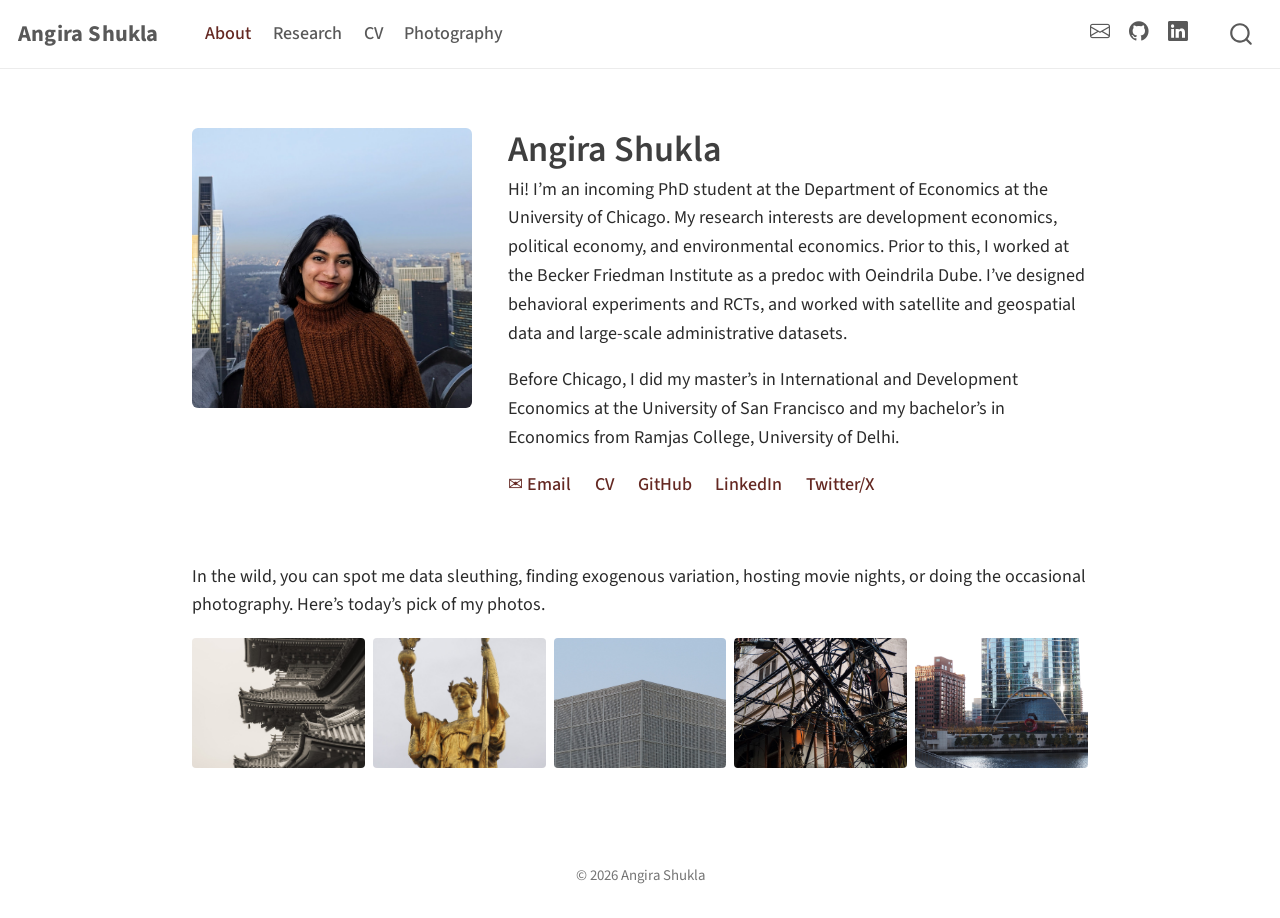
==== index.html @ e7ffa3d5 "Publish site" ====
<!DOCTYPE html>
<html xmlns="http://www.w3.org/1999/xhtml" lang="en" xml:lang="en"><head>

<meta charset="utf-8">
<meta name="generator" content="quarto-1.3.353">

<meta name="viewport" content="width=device-width, initial-scale=1.0, user-scalable=yes">


<title>Angira Shukla</title>
<style>
code{white-space: pre-wrap;}
span.smallcaps{font-variant: small-caps;}
div.columns{display: flex; gap: min(4vw, 1.5em);}
div.column{flex: auto; overflow-x: auto;}
div.hanging-indent{margin-left: 1.5em; text-indent: -1.5em;}
ul.task-list{list-style: none;}
ul.task-list li input[type="checkbox"] {
  width: 0.8em;
  margin: 0 0.8em 0.2em -1em; /* quarto-specific, see https://github.com/quarto-dev/quarto-cli/issues/4556 */ 
  vertical-align: middle;
}
</style>


<script src="site_libs/quarto-nav/quarto-nav.js"></script>
<script src="site_libs/quarto-nav/headroom.min.js"></script>
<script src="site_libs/clipboard/clipboard.min.js"></script>
<script src="site_libs/quarto-search/autocomplete.umd.js"></script>
<script src="site_libs/quarto-search/fuse.min.js"></script>
<script src="site_libs/quarto-search/quarto-search.js"></script>
<meta name="quarto:offset" content="./">
<link href="./assets/headshot.jpg" rel="icon" type="image/jpeg">
<script src="site_libs/quarto-html/quarto.js"></script>
<script src="site_libs/quarto-html/popper.min.js"></script>
<script src="site_libs/quarto-html/tippy.umd.min.js"></script>
<script src="site_libs/quarto-html/anchor.min.js"></script>
<link href="site_libs/quarto-html/tippy.css" rel="stylesheet">
<link href="site_libs/quarto-html/quarto-syntax-highlighting.css" rel="stylesheet" id="quarto-text-highlighting-styles">
<script src="site_libs/bootstrap/bootstrap.min.js"></script>
<link href="site_libs/bootstrap/bootstrap-icons.css" rel="stylesheet">
<link href="site_libs/bootstrap/bootstrap.min.css" rel="stylesheet" id="quarto-bootstrap" data-mode="light">
<script id="quarto-search-options" type="application/json">{
  "location": "navbar",
  "copy-button": false,
  "collapse-after": 3,
  "panel-placement": "end",
  "type": "overlay",
  "limit": 20,
  "language": {
    "search-no-results-text": "No results",
    "search-matching-documents-text": "matching documents",
    "search-copy-link-title": "Copy link to search",
    "search-hide-matches-text": "Hide additional matches",
    "search-more-match-text": "more match in this document",
    "search-more-matches-text": "more matches in this document",
    "search-clear-button-title": "Clear",
    "search-detached-cancel-button-title": "Cancel",
    "search-submit-button-title": "Submit"
  }
}</script>


</head>

<body class="nav-fixed fullcontent">

<div id="quarto-search-results"></div>
  <header id="quarto-header" class="headroom fixed-top">
    <nav class="navbar navbar-expand-lg navbar-dark ">
      <div class="navbar-container container-fluid">
      <div class="navbar-brand-container">
    <a class="navbar-brand" href="./index.html">
    <span class="navbar-title">Angira Shukla</span>
    </a>
  </div>
            <div id="quarto-search" class="" title="Search"></div>
          <button class="navbar-toggler" type="button" data-bs-toggle="collapse" data-bs-target="#navbarCollapse" aria-controls="navbarCollapse" aria-expanded="false" aria-label="Toggle navigation" onclick="if (window.quartoToggleHeadroom) { window.quartoToggleHeadroom(); }">
  <span class="navbar-toggler-icon"></span>
</button>
          <div class="collapse navbar-collapse" id="navbarCollapse">
            <ul class="navbar-nav navbar-nav-scroll me-auto">
  <li class="nav-item">
    <a class="nav-link active" href="./index.html" rel="" target="" aria-current="page">
 <span class="menu-text">About</span></a>
  </li>  
  <li class="nav-item">
    <a class="nav-link" href="./research.html" rel="" target="">
 <span class="menu-text">Research</span></a>
  </li>  
  <li class="nav-item">
    <a class="nav-link" href="./cv.html" rel="" target="">
 <span class="menu-text">CV</span></a>
  </li>  
  <li class="nav-item">
    <a class="nav-link" href="./photography.html" rel="" target="">
 <span class="menu-text">Photography</span></a>
  </li>  
</ul>
            <ul class="navbar-nav navbar-nav-scroll ms-auto">
  <li class="nav-item compact">
    <a class="nav-link" href="mailto:angira.shukla@gmail.com" rel="" target=""><i class="bi bi-envelope" role="img" aria-label="Email">
</i> 
 <span class="menu-text"></span></a>
  </li>  
  <li class="nav-item compact">
    <a class="nav-link" href="https://github.com/angirashukla" rel="" target=""><i class="bi bi-github" role="img" aria-label="GitHub">
</i> 
 <span class="menu-text"></span></a>
  </li>  
  <li class="nav-item compact">
    <a class="nav-link" href="https://www.linkedin.com/in/angira-shukla/" rel="" target=""><i class="bi bi-linkedin" role="img" aria-label="LinkedIn">
</i> 
 <span class="menu-text"></span></a>
  </li>  
  <li class="nav-item compact">
    <a class="nav-link" href="https://x.com/ShuklaAngira" rel="" target=""><i class="bi bi-twitter-x" role="img" aria-label="Twitter/X">
</i> 
 <span class="menu-text"></span></a>
  </li>  
</ul>
            <div class="quarto-navbar-tools">
</div>
          </div> <!-- /navcollapse -->
      </div> <!-- /container-fluid -->
    </nav>
</header>
<!-- content -->
<div id="quarto-content" class="quarto-container page-columns page-rows-contents page-layout-article page-navbar">
<!-- sidebar -->
<!-- margin-sidebar -->
    
<!-- main -->
<main class="content" id="quarto-document-content">



<div class="profile-header">
<p><img src="assets/headshot.jpg" class="headshot img-fluid" alt="Angira Shukla"></p>
<section id="angira-shukla" class="level1 intro">
<h1>Angira Shukla</h1>
<p>Hi! I’m an incoming PhD student at the Department of Economics at the University of Chicago. My research interests are development economics, political economy, and environmental economics. Prior to this, I worked at the Becker Friedman Institute as a predoc with Oeindrila Dube. I’ve designed behavioral experiments and RCTs, and worked with satellite and geospatial data and large-scale administrative datasets.</p>
<p>Before Chicago, I did my master’s in International and Development Economics at the University of San Francisco and my bachelor’s in Economics from Ramjas College, University of Delhi.</p>
<div class="contact-links">
<p><a href="mailto:angira.shukla@gmail.com">✉ Email</a> <a href="./cv.html">CV</a> <a href="https://github.com/angirashukla">GitHub</a> <a href="https://www.linkedin.com/in/angira-shukla/">LinkedIn</a> <a href="https://x.com/ShuklaAngira">Twitter/X</a></p>
</div>
</section>
</div>
<p>In the wild, you can spot me data sleuthing, finding exogenous variation, hosting movie nights, or doing the occasional photography. Here’s today’s pick of my photos.</p>
<div id="potd" class="potd">

</div>
<script>const POTD_ALL=["photos/10-2025-01-10 09.jpg","photos/10-PC250223.jpg","photos/11-2025-02-02 10.jpg","photos/12-2025-10-03 15.jpg","photos/12-PC240125.jpg","photos/14-PC260579.jpg","photos/15-2025-10-06 05.jpg","photos/16-2025-10-06 05.jpg","photos/16-PC260571.jpg","photos/2-2025-10-06 06.jpg","photos/2025-02-08 10.51.43.jpg","photos/2025-04-18 02.jpg","photos/2026-03-04 10.jpg","photos/23-2025-10-02 21.jpg","photos/23-2025-10-05 17.jpg","photos/29-2025-10-04 20.jpg","photos/3-2025-02-08 11.jpg","photos/3-PC270606.jpg","photos/4-2025-04-18 06.jpg","photos/44-2026-03-04 06.jpg","photos/5-2025-02-08 10.jpg","photos/5-2025-10-06 06.jpg","photos/55-2026-03-04 10.jpg","photos/6-2025-02-02 12.jpg","photos/6-2025-10-06 06.jpg","photos/6897F2AD-16F5-4931-A8AD-E6310C6C508F.JPG","photos/7-2025-04-18 05.jpg","photos/764FB222-713A-41DD-8E7D-BA07275C163F.JPG","photos/8-2025-01-10 09.jpg","photos/8-2025-04-18 04.jpg","photos/9-PC250238.jpg","photos/BE63F3EB-9B53-4FD3-924B-6C7C4F723708.JPG","photos/IMG_1551.ORF.jpg","photos/IMG_2657.JPG","photos/IMG_3237.JPG","photos/IMG_5072.JPG","photos/IMG_5094.JPG","photos/IMG_5098.JPG","photos/P1140027.jpg","photos/P1180078.jpg","photos/P1180113.jpg"];</script>
<script>
(function () {
  // Deterministic PRNG (mulberry32) so the same 5 photos show all day, per date.
  function mulberry32(a) {
    return function () {
      a |= 0; a = a + 0x6D2B79F5 | 0;
      var t = Math.imul(a ^ a >>> 15, 1 | a);
      t = t + Math.imul(t ^ t >>> 7, 61 | t) ^ t;
      return ((t ^ t >>> 14) >>> 0) / 4294967296;
    };
  }
  function render() {
    var box = document.getElementById("potd");
    if (!box || typeof POTD_ALL === "undefined" || !POTD_ALL.length) return;
    var d = new Date();
    var seed = d.getFullYear() * 10000 + (d.getMonth() + 1) * 100 + d.getDate();
    var rnd = mulberry32(seed);
    var pool = POTD_ALL.slice();
    for (var i = pool.length - 1; i > 0; i--) {      // Fisher–Yates shuffle
      var j = Math.floor(rnd() * (i + 1));
      var tmp = pool[i]; pool[i] = pool[j]; pool[j] = tmp;
    }
    box.innerHTML = "";
    pool.slice(0, Math.min(5, pool.length)).forEach(function (p) {
      var im = document.createElement("img");
      im.src = encodeURI(p); im.alt = "Photo of the day";
      im.className = "zoomable"; im.loading = "lazy";
      box.appendChild(im);
    });
  }
  if (document.readyState !== "loading") render();
  else document.addEventListener("DOMContentLoaded", render);
})();
</script>



</main> <!-- /main -->
<!-- Site-wide lightbox: any <img class="zoomable"> opens full-size on click.
     Uses event delegation so dynamically-added images (Photos of the Day) work too. -->
<div id="lightbox-overlay" role="dialog" aria-modal="true" aria-label="Photo viewer">
  <img id="lightbox-img" alt="">
</div>
<script>
(function () {
  var overlay = document.getElementById("lightbox-overlay");
  var big = document.getElementById("lightbox-img");
  function close() { overlay.classList.remove("open"); big.src = ""; }
  document.addEventListener("click", function (e) {
    var t = e.target;
    if (t && t.tagName === "IMG" && t.classList.contains("zoomable")) {
      big.src = t.src; big.alt = t.alt || ""; overlay.classList.add("open");
    } else if (overlay.classList.contains("open")) {
      close();
    }
  });
  document.addEventListener("keydown", function (e) { if (e.key === "Escape") close(); });
})();
</script>
<script id="quarto-html-after-body" type="application/javascript">
window.document.addEventListener("DOMContentLoaded", function (event) {
  const toggleBodyColorMode = (bsSheetEl) => {
    const mode = bsSheetEl.getAttribute("data-mode");
    const bodyEl = window.document.querySelector("body");
    if (mode === "dark") {
      bodyEl.classList.add("quarto-dark");
      bodyEl.classList.remove("quarto-light");
    } else {
      bodyEl.classList.add("quarto-light");
      bodyEl.classList.remove("quarto-dark");
    }
  }
  const toggleBodyColorPrimary = () => {
    const bsSheetEl = window.document.querySelector("link#quarto-bootstrap");
    if (bsSheetEl) {
      toggleBodyColorMode(bsSheetEl);
    }
  }
  toggleBodyColorPrimary();  
  const icon = "";
  const anchorJS = new window.AnchorJS();
  anchorJS.options = {
    placement: 'right',
    icon: icon
  };
  anchorJS.add('.anchored');
  const isCodeAnnotation = (el) => {
    for (const clz of el.classList) {
      if (clz.startsWith('code-annotation-')) {                     
        return true;
      }
    }
    return false;
  }
  const clipboard = new window.ClipboardJS('.code-copy-button', {
    text: function(trigger) {
      const codeEl = trigger.previousElementSibling.cloneNode(true);
      for (const childEl of codeEl.children) {
        if (isCodeAnnotation(childEl)) {
          childEl.remove();
        }
      }
      return codeEl.innerText;
    }
  });
  clipboard.on('success', function(e) {
    // button target
    const button = e.trigger;
    // don't keep focus
    button.blur();
    // flash "checked"
    button.classList.add('code-copy-button-checked');
    var currentTitle = button.getAttribute("title");
    button.setAttribute("title", "Copied!");
    let tooltip;
    if (window.bootstrap) {
      button.setAttribute("data-bs-toggle", "tooltip");
      button.setAttribute("data-bs-placement", "left");
      button.setAttribute("data-bs-title", "Copied!");
      tooltip = new bootstrap.Tooltip(button, 
        { trigger: "manual", 
          customClass: "code-copy-button-tooltip",
          offset: [0, -8]});
      tooltip.show();    
    }
    setTimeout(function() {
      if (tooltip) {
        tooltip.hide();
        button.removeAttribute("data-bs-title");
        button.removeAttribute("data-bs-toggle");
        button.removeAttribute("data-bs-placement");
      }
      button.setAttribute("title", currentTitle);
      button.classList.remove('code-copy-button-checked');
    }, 1000);
    // clear code selection
    e.clearSelection();
  });
  function tippyHover(el, contentFn) {
    const config = {
      allowHTML: true,
      content: contentFn,
      maxWidth: 500,
      delay: 100,
      arrow: false,
      appendTo: function(el) {
          return el.parentElement;
      },
      interactive: true,
      interactiveBorder: 10,
      theme: 'quarto',
      placement: 'bottom-start'
    };
    window.tippy(el, config); 
  }
  const noterefs = window.document.querySelectorAll('a[role="doc-noteref"]');
  for (var i=0; i<noterefs.length; i++) {
    const ref = noterefs[i];
    tippyHover(ref, function() {
      // use id or data attribute instead here
      let href = ref.getAttribute('data-footnote-href') || ref.getAttribute('href');
      try { href = new URL(href).hash; } catch {}
      const id = href.replace(/^#\/?/, "");
      const note = window.document.getElementById(id);
      return note.innerHTML;
    });
  }
      let selectedAnnoteEl;
      const selectorForAnnotation = ( cell, annotation) => {
        let cellAttr = 'data-code-cell="' + cell + '"';
        let lineAttr = 'data-code-annotation="' +  annotation + '"';
        const selector = 'span[' + cellAttr + '][' + lineAttr + ']';
        return selector;
      }
      const selectCodeLines = (annoteEl) => {
        const doc = window.document;
        const targetCell = annoteEl.getAttribute("data-target-cell");
        const targetAnnotation = annoteEl.getAttribute("data-target-annotation");
        const annoteSpan = window.document.querySelector(selectorForAnnotation(targetCell, targetAnnotation));
        const lines = annoteSpan.getAttribute("data-code-lines").split(",");
        const lineIds = lines.map((line) => {
          return targetCell + "-" + line;
        })
        let top = null;
        let height = null;
        let parent = null;
        if (lineIds.length > 0) {
            //compute the position of the single el (top and bottom and make a div)
            const el = window.document.getElementById(lineIds[0]);
            top = el.offsetTop;
            height = el.offsetHeight;
            parent = el.parentElement.parentElement;
          if (lineIds.length > 1) {
            const lastEl = window.document.getElementById(lineIds[lineIds.length - 1]);
            const bottom = lastEl.offsetTop + lastEl.offsetHeight;
            height = bottom - top;
          }
          if (top !== null && height !== null && parent !== null) {
            // cook up a div (if necessary) and position it 
            let div = window.document.getElementById("code-annotation-line-highlight");
            if (div === null) {
              div = window.document.createElement("div");
              div.setAttribute("id", "code-annotation-line-highlight");
              div.style.position = 'absolute';
              parent.appendChild(div);
            }
            div.style.top = top - 2 + "px";
            div.style.height = height + 4 + "px";
            let gutterDiv = window.document.getElementById("code-annotation-line-highlight-gutter");
            if (gutterDiv === null) {
              gutterDiv = window.document.createElement("div");
              gutterDiv.setAttribute("id", "code-annotation-line-highlight-gutter");
              gutterDiv.style.position = 'absolute';
              const codeCell = window.document.getElementById(targetCell);
              const gutter = codeCell.querySelector('.code-annotation-gutter');
              gutter.appendChild(gutterDiv);
            }
            gutterDiv.style.top = top - 2 + "px";
            gutterDiv.style.height = height + 4 + "px";
          }
          selectedAnnoteEl = annoteEl;
        }
      };
      const unselectCodeLines = () => {
        const elementsIds = ["code-annotation-line-highlight", "code-annotation-line-highlight-gutter"];
        elementsIds.forEach((elId) => {
          const div = window.document.getElementById(elId);
          if (div) {
            div.remove();
          }
        });
        selectedAnnoteEl = undefined;
      };
      // Attach click handler to the DT
      const annoteDls = window.document.querySelectorAll('dt[data-target-cell]');
      for (const annoteDlNode of annoteDls) {
        annoteDlNode.addEventListener('click', (event) => {
          const clickedEl = event.target;
          if (clickedEl !== selectedAnnoteEl) {
            unselectCodeLines();
            const activeEl = window.document.querySelector('dt[data-target-cell].code-annotation-active');
            if (activeEl) {
              activeEl.classList.remove('code-annotation-active');
            }
            selectCodeLines(clickedEl);
            clickedEl.classList.add('code-annotation-active');
          } else {
            // Unselect the line
            unselectCodeLines();
            clickedEl.classList.remove('code-annotation-active');
          }
        });
      }
  const findCites = (el) => {
    const parentEl = el.parentElement;
    if (parentEl) {
      const cites = parentEl.dataset.cites;
      if (cites) {
        return {
          el,
          cites: cites.split(' ')
        };
      } else {
        return findCites(el.parentElement)
      }
    } else {
      return undefined;
    }
  };
  var bibliorefs = window.document.querySelectorAll('a[role="doc-biblioref"]');
  for (var i=0; i<bibliorefs.length; i++) {
    const ref = bibliorefs[i];
    const citeInfo = findCites(ref);
    if (citeInfo) {
      tippyHover(citeInfo.el, function() {
        var popup = window.document.createElement('div');
        citeInfo.cites.forEach(function(cite) {
          var citeDiv = window.document.createElement('div');
          citeDiv.classList.add('hanging-indent');
          citeDiv.classList.add('csl-entry');
          var biblioDiv = window.document.getElementById('ref-' + cite);
          if (biblioDiv) {
            citeDiv.innerHTML = biblioDiv.innerHTML;
          }
          popup.appendChild(citeDiv);
        });
        return popup.innerHTML;
      });
    }
  }
});
</script>
</div> <!-- /content -->
<footer class="footer">
  <div class="nav-footer">
    <div class="nav-footer-left">
      &nbsp;
    </div>   
    <div class="nav-footer-center">© 2026 Angira Shukla</div>
    <div class="nav-footer-right">
      &nbsp;
    </div>
  </div>
</footer>



</body></html>
---- site_libs/quarto-html/tippy.css ----
.tippy-box[data-animation=fade][data-state=hidden]{opacity:0}[data-tippy-root]{max-width:calc(100vw - 10px)}.tippy-box{position:relative;background-color:#333;color:#fff;border-radius:4px;font-size:14px;line-height:1.4;white-space:normal;outline:0;transition-property:transform,visibility,opacity}.tippy-box[data-placement^=top]>.tippy-arrow{bottom:0}.tippy-box[data-placement^=top]>.tippy-arrow:before{bottom:-7px;left:0;border-width:8px 8px 0;border-top-color:initial;transform-origin:center top}.tippy-box[data-placement^=bottom]>.tippy-arrow{top:0}.tippy-box[data-placement^=bottom]>.tippy-arrow:before{top:-7px;left:0;border-width:0 8px 8px;border-bottom-color:initial;transform-origin:center bottom}.tippy-box[data-placement^=left]>.tippy-arrow{right:0}.tippy-box[data-placement^=left]>.tippy-arrow:before{border-width:8px 0 8px 8px;border-left-color:initial;right:-7px;transform-origin:center left}.tippy-box[data-placement^=right]>.tippy-arrow{left:0}.tippy-box[data-placement^=right]>.tippy-arrow:before{left:-7px;border-width:8px 8px 8px 0;border-right-color:initial;transform-origin:center right}.tippy-box[data-inertia][data-state=visible]{transition-timing-function:cubic-bezier(.54,1.5,.38,1.11)}.tippy-arrow{width:16px;height:16px;color:#333}.tippy-arrow:before{content:"";position:absolute;border-color:transparent;border-style:solid}.tippy-content{position:relative;padding:5px 9px;z-index:1}
---- site_libs/quarto-html/quarto-syntax-highlighting.css ----
/* quarto syntax highlight colors */
:root {
  --quarto-hl-ot-color: #003B4F;
  --quarto-hl-at-color: #657422;
  --quarto-hl-ss-color: #20794D;
  --quarto-hl-an-color: #5E5E5E;
  --quarto-hl-fu-color: #4758AB;
  --quarto-hl-st-color: #20794D;
  --quarto-hl-cf-color: #003B4F;
  --quarto-hl-op-color: #5E5E5E;
  --quarto-hl-er-color: #AD0000;
  --quarto-hl-bn-color: #AD0000;
  --quarto-hl-al-color: #AD0000;
  --quarto-hl-va-color: #111111;
  --quarto-hl-bu-color: inherit;
  --quarto-hl-ex-color: inherit;
  --quarto-hl-pp-color: #AD0000;
  --quarto-hl-in-color: #5E5E5E;
  --quarto-hl-vs-color: #20794D;
  --quarto-hl-wa-color: #5E5E5E;
  --quarto-hl-do-color: #5E5E5E;
  --quarto-hl-im-color: #00769E;
  --quarto-hl-ch-color: #20794D;
  --quarto-hl-dt-color: #AD0000;
  --quarto-hl-fl-color: #AD0000;
  --quarto-hl-co-color: #5E5E5E;
  --quarto-hl-cv-color: #5E5E5E;
  --quarto-hl-cn-color: #8f5902;
  --quarto-hl-sc-color: #5E5E5E;
  --quarto-hl-dv-color: #AD0000;
  --quarto-hl-kw-color: #003B4F;
}

/* other quarto variables */
:root {
  --quarto-font-monospace: SFMono-Regular, Menlo, Monaco, Consolas, "Liberation Mono", "Courier New", monospace;
}

pre > code.sourceCode > span {
  color: #003B4F;
}

code span {
  color: #003B4F;
}

code.sourceCode > span {
  color: #003B4F;
}

div.sourceCode,
div.sourceCode pre.sourceCode {
  color: #003B4F;
}

code span.ot {
  color: #003B4F;
  font-style: inherit;
}

code span.at {
  color: #657422;
  font-style: inherit;
}

code span.ss {
  color: #20794D;
  font-style: inherit;
}

code span.an {
  color: #5E5E5E;
  font-style: inherit;
}

code span.fu {
  color: #4758AB;
  font-style: inherit;
}

code span.st {
  color: #20794D;
  font-style: inherit;
}

code span.cf {
  color: #003B4F;
  font-style: inherit;
}

code span.op {
  color: #5E5E5E;
  font-style: inherit;
}

code span.er {
  color: #AD0000;
  font-style: inherit;
}

code span.bn {
  color: #AD0000;
  font-style: inherit;
}

code span.al {
  color: #AD0000;
  font-style: inherit;
}

code span.va {
  color: #111111;
  font-style: inherit;
}

code span.bu {
  font-style: inherit;
}

code span.ex {
  font-style: inherit;
}

code span.pp {
  color: #AD0000;
  font-style: inherit;
}

code span.in {
  color: #5E5E5E;
  font-style: inherit;
}

code span.vs {
  color: #20794D;
  font-style: inherit;
}

code span.wa {
  color: #5E5E5E;
  font-style: italic;
}

code span.do {
  color: #5E5E5E;
  font-style: italic;
}

code span.im {
  color: #00769E;
  font-style: inherit;
}

code span.ch {
  color: #20794D;
  font-style: inherit;
}

code span.dt {
  color: #AD0000;
  font-style: inherit;
}

code span.fl {
  color: #AD0000;
  font-style: inherit;
}

code span.co {
  color: #5E5E5E;
  font-style: inherit;
}

code span.cv {
  color: #5E5E5E;
  font-style: italic;
}

code span.cn {
  color: #8f5902;
  font-style: inherit;
}

code span.sc {
  color: #5E5E5E;
  font-style: inherit;
}

code span.dv {
  color: #AD0000;
  font-style: inherit;
}

code span.kw {
  color: #003B4F;
  font-style: inherit;
}

.prevent-inlining {
  content: "</";
}

/*# sourceMappingURL=debc5d5d77c3f9108843748ff7464032.css.map */
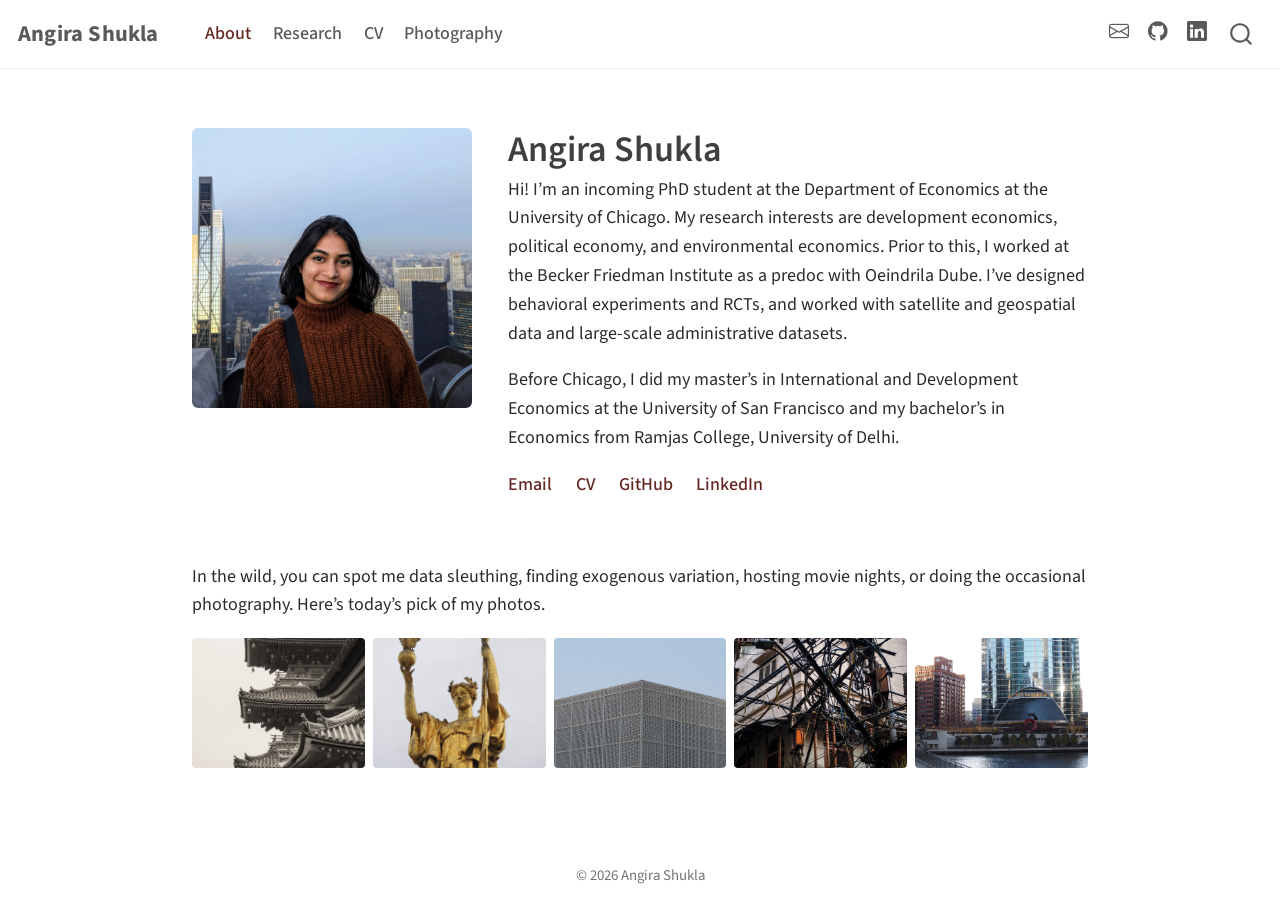
==== commit 8e801a44: "Built site for gh-pages" ====
--- a/index.html
+++ b/index.html
@@ -113,11 +113,6 @@
 </i> 
  <span class="menu-text"></span></a>
   </li>  
-  <li class="nav-item compact">
-    <a class="nav-link" href="https://x.com/ShuklaAngira" rel="" target=""><i class="bi bi-twitter-x" role="img" aria-label="Twitter/X">
-</i> 
- <span class="menu-text"></span></a>
-  </li>  
 </ul>
             <div class="quarto-navbar-tools">
 </div>
@@ -142,7 +137,7 @@
 <p>Hi! I’m an incoming PhD student at the Department of Economics at the University of Chicago. My research interests are development economics, political economy, and environmental economics. Prior to this, I worked at the Becker Friedman Institute as a predoc with Oeindrila Dube. I’ve designed behavioral experiments and RCTs, and worked with satellite and geospatial data and large-scale administrative datasets.</p>
 <p>Before Chicago, I did my master’s in International and Development Economics at the University of San Francisco and my bachelor’s in Economics from Ramjas College, University of Delhi.</p>
 <div class="contact-links">
-<p><a href="mailto:angira.shukla@gmail.com">✉ Email</a> <a href="./cv.html">CV</a> <a href="https://github.com/angirashukla">GitHub</a> <a href="https://www.linkedin.com/in/angira-shukla/">LinkedIn</a> <a href="https://x.com/ShuklaAngira">Twitter/X</a></p>
+<p><a href="mailto:angira.shukla@gmail.com">Email</a> <a href="./cv.html">CV</a> <a href="https://github.com/angirashukla">GitHub</a> <a href="https://www.linkedin.com/in/angira-shukla/">LinkedIn</a></p>
 </div>
 </section>
 </div>
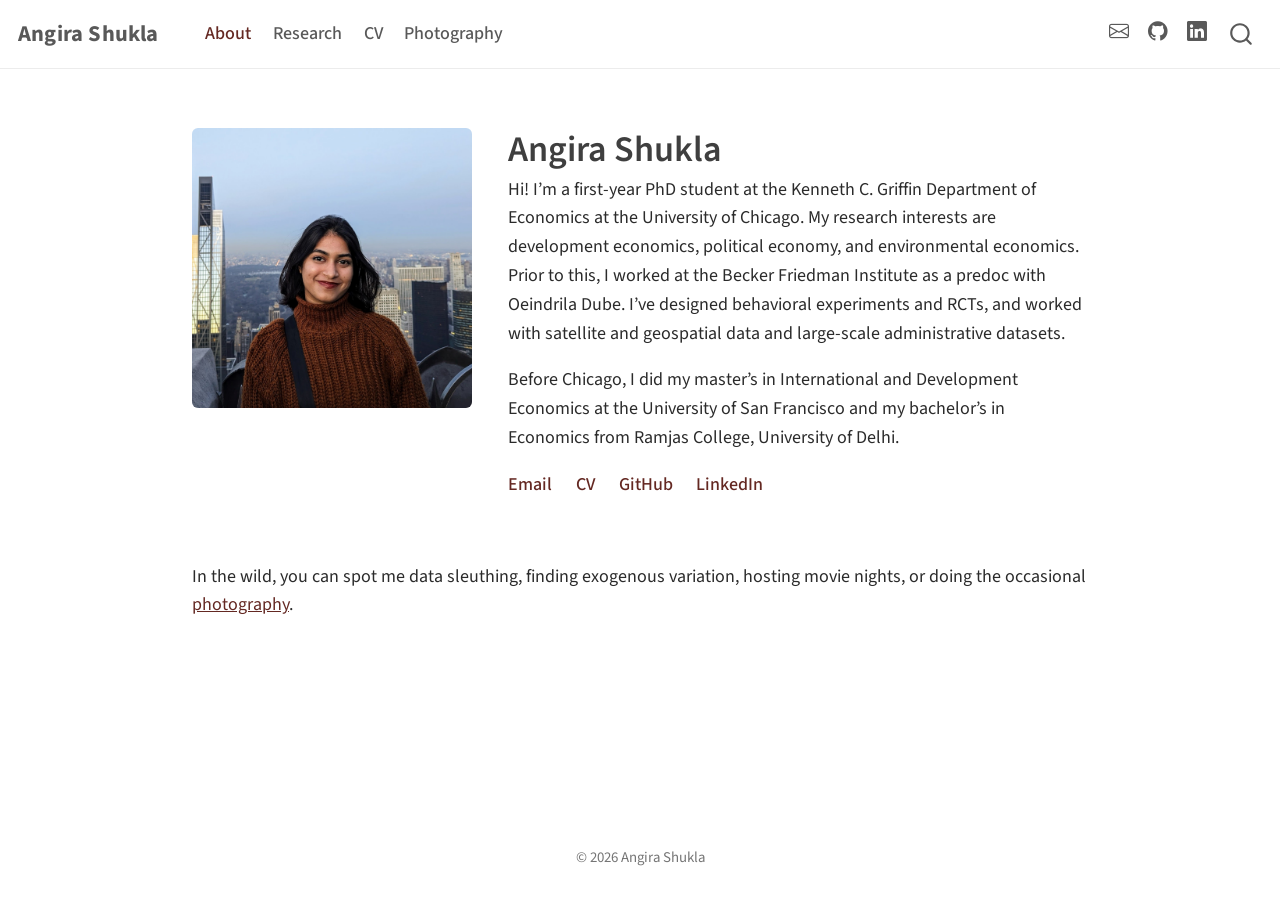
==== commit b570e0dc: "Publish site" ====
--- a/index.html
+++ b/index.html
@@ -134,52 +134,14 @@
 <p><img src="assets/headshot.jpg" class="headshot img-fluid" alt="Angira Shukla"></p>
 <section id="angira-shukla" class="level1 intro">
 <h1>Angira Shukla</h1>
-<p>Hi! I’m an incoming PhD student at the Department of Economics at the University of Chicago. My research interests are development economics, political economy, and environmental economics. Prior to this, I worked at the Becker Friedman Institute as a predoc with Oeindrila Dube. I’ve designed behavioral experiments and RCTs, and worked with satellite and geospatial data and large-scale administrative datasets.</p>
+<p>Hi! I’m a first-year PhD student at the Kenneth C. Griffin Department of Economics at the University of Chicago. My research interests are development economics, political economy, and environmental economics. Prior to this, I worked at the Becker Friedman Institute as a predoc with Oeindrila Dube. I’ve designed behavioral experiments and RCTs, and worked with satellite and geospatial data and large-scale administrative datasets.</p>
 <p>Before Chicago, I did my master’s in International and Development Economics at the University of San Francisco and my bachelor’s in Economics from Ramjas College, University of Delhi.</p>
 <div class="contact-links">
 <p><a href="mailto:angira.shukla@gmail.com">Email</a> <a href="./cv.html">CV</a> <a href="https://github.com/angirashukla">GitHub</a> <a href="https://www.linkedin.com/in/angira-shukla/">LinkedIn</a></p>
 </div>
 </section>
 </div>
-<p>In the wild, you can spot me data sleuthing, finding exogenous variation, hosting movie nights, or doing the occasional photography. Here’s today’s pick of my photos.</p>
-<div id="potd" class="potd">
-
-</div>
-<script>const POTD_ALL=["photos/10-2025-01-10 09.jpg","photos/10-PC250223.jpg","photos/11-2025-02-02 10.jpg","photos/12-2025-10-03 15.jpg","photos/12-PC240125.jpg","photos/14-PC260579.jpg","photos/15-2025-10-06 05.jpg","photos/16-2025-10-06 05.jpg","photos/16-PC260571.jpg","photos/2-2025-10-06 06.jpg","photos/2025-02-08 10.51.43.jpg","photos/2025-04-18 02.jpg","photos/2026-03-04 10.jpg","photos/23-2025-10-02 21.jpg","photos/23-2025-10-05 17.jpg","photos/29-2025-10-04 20.jpg","photos/3-2025-02-08 11.jpg","photos/3-PC270606.jpg","photos/4-2025-04-18 06.jpg","photos/44-2026-03-04 06.jpg","photos/5-2025-02-08 10.jpg","photos/5-2025-10-06 06.jpg","photos/55-2026-03-04 10.jpg","photos/6-2025-02-02 12.jpg","photos/6-2025-10-06 06.jpg","photos/6897F2AD-16F5-4931-A8AD-E6310C6C508F.JPG","photos/7-2025-04-18 05.jpg","photos/764FB222-713A-41DD-8E7D-BA07275C163F.JPG","photos/8-2025-01-10 09.jpg","photos/8-2025-04-18 04.jpg","photos/9-PC250238.jpg","photos/BE63F3EB-9B53-4FD3-924B-6C7C4F723708.JPG","photos/IMG_1551.ORF.jpg","photos/IMG_2657.JPG","photos/IMG_3237.JPG","photos/IMG_5072.JPG","photos/IMG_5094.JPG","photos/IMG_5098.JPG","photos/P1140027.jpg","photos/P1180078.jpg","photos/P1180113.jpg"];</script>
-<script>
-(function () {
-  // Deterministic PRNG (mulberry32) so the same 5 photos show all day, per date.
-  function mulberry32(a) {
-    return function () {
-      a |= 0; a = a + 0x6D2B79F5 | 0;
-      var t = Math.imul(a ^ a >>> 15, 1 | a);
-      t = t + Math.imul(t ^ t >>> 7, 61 | t) ^ t;
-      return ((t ^ t >>> 14) >>> 0) / 4294967296;
-    };
-  }
-  function render() {
-    var box = document.getElementById("potd");
-    if (!box || typeof POTD_ALL === "undefined" || !POTD_ALL.length) return;
-    var d = new Date();
-    var seed = d.getFullYear() * 10000 + (d.getMonth() + 1) * 100 + d.getDate();
-    var rnd = mulberry32(seed);
-    var pool = POTD_ALL.slice();
-    for (var i = pool.length - 1; i > 0; i--) {      // Fisher–Yates shuffle
-      var j = Math.floor(rnd() * (i + 1));
-      var tmp = pool[i]; pool[i] = pool[j]; pool[j] = tmp;
-    }
-    box.innerHTML = "";
-    pool.slice(0, Math.min(5, pool.length)).forEach(function (p) {
-      var im = document.createElement("img");
-      im.src = encodeURI(p); im.alt = "Photo of the day";
-      im.className = "zoomable"; im.loading = "lazy";
-      box.appendChild(im);
-    });
-  }
-  if (document.readyState !== "loading") render();
-  else document.addEventListener("DOMContentLoaded", render);
-})();
-</script>
+<p>In the wild, you can spot me data sleuthing, finding exogenous variation, hosting movie nights, or doing the occasional <a href="./photography.html">photography</a>.</p>
 
 
 
